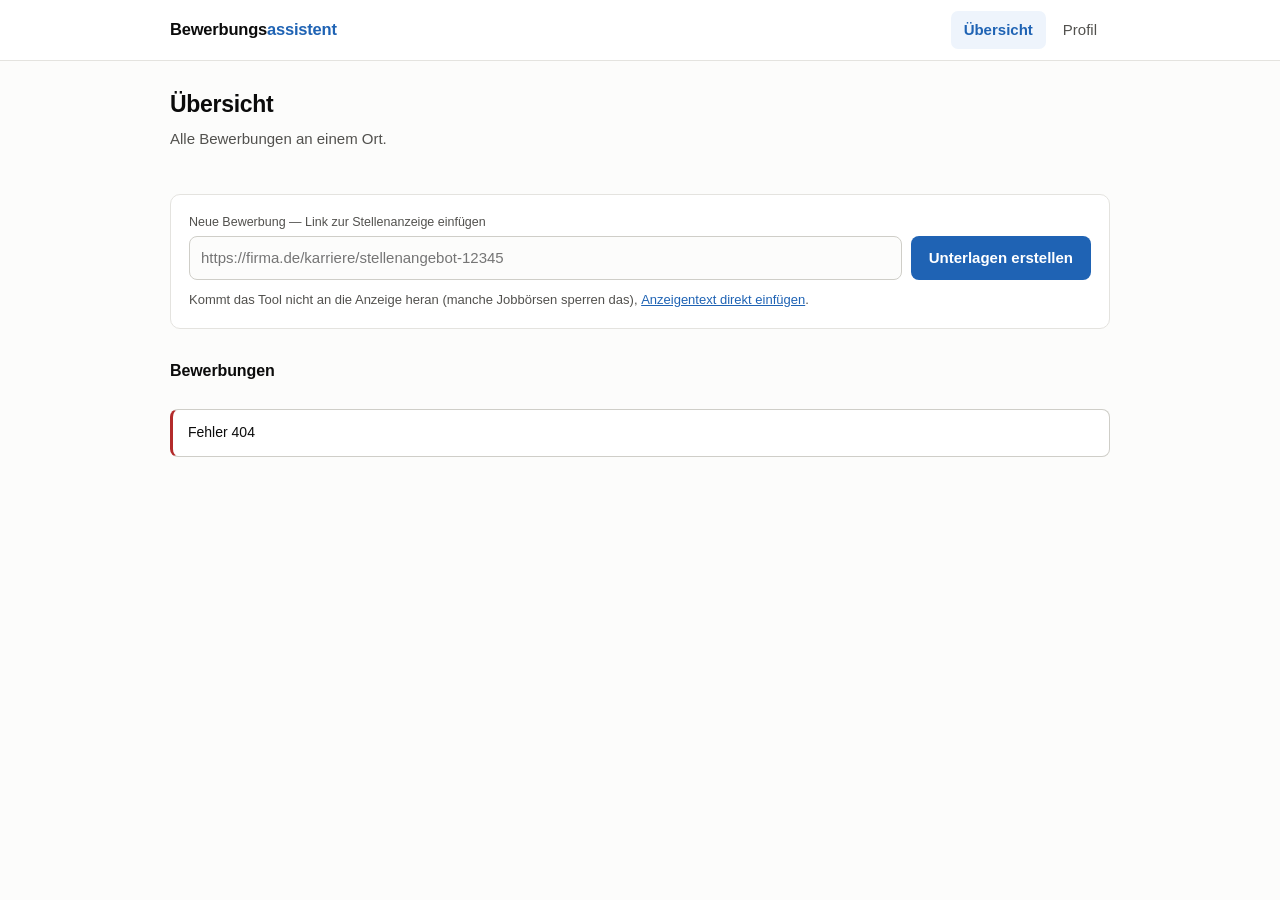
==== webapp/static/index.html @ 942ef7fb "Weboberflaeche mit Dashboard fuer den Bewerbungsassistenten Lokale Web-App als zweiter Weg neben dem" ====
<!doctype html>
<html lang="de">
<head>
<meta charset="utf-8">
<meta name="viewport" content="width=device-width, initial-scale=1">
<title>Bewerbungsassistent</title>
<link rel="stylesheet" href="stil.css">
<link rel="icon" href="data:image/svg+xml,<svg xmlns='http://www.w3.org/2000/svg' viewBox='0 0 100 100'><text y='.9em' font-size='90'>📄</text></svg>">
</head>
<body>

<header class="kopf">
  <div class="kopf-innen">
    <div class="logo">Bewerbungs<span>assistent</span></div>
    <nav>
      <button data-ansicht="uebersicht" aria-current="page">Übersicht</button>
      <button data-ansicht="profil">Profil</button>
    </nav>
  </div>
</header>

<main>

  <!-- ============ ÜBERSICHT ============ -->
  <section class="ansicht" id="ansicht-uebersicht">
    <h1>Übersicht</h1>
    <p class="unterzeile">Alle Bewerbungen an einem Ort.</p>

    <div id="profil-warnung"></div>

    <div class="kennzahlen" id="kennzahlen"></div>

    <div class="neu">
      <label for="neu-url">Neue Bewerbung — Link zur Stellenanzeige einfügen</label>
      <div class="neu-zeile">
        <input type="url" id="neu-url" placeholder="https://firma.de/karriere/stellenangebot-12345"
               autocomplete="off" spellcheck="false">
        <button class="knopf" id="neu-start">Unterlagen erstellen</button>
      </div>
      <p style="margin:10px 0 0;font-size:13px;color:var(--text-leise)">
        Kommt das Tool nicht an die Anzeige heran (manche Jobbörsen sperren das),
        <button type="button" class="link-knopf" id="text-umschalten">Anzeigentext direkt einfügen</button>.
      </p>
      <div id="text-bereich" hidden style="margin-top:11px">
        <textarea id="neu-text" placeholder="Vollständigen Text der Stellenanzeige hier einfügen …"></textarea>
      </div>
      <div id="neu-fehler"></div>
    </div>

    <h2>Bewerbungen</h2>
    <div class="liste" id="liste"></div>
  </section>

  <!-- ============ DETAIL ============ -->
  <section class="ansicht" id="ansicht-detail" hidden>
    <div class="zurueck">
      <button class="knopf leise" id="zurueck">← Zurück zur Übersicht</button>
    </div>
    <div id="detail-inhalt"></div>
  </section>

  <!-- ============ PROFIL ============ -->
  <section class="ansicht" id="ansicht-profil" hidden>
    <h1>Mein Profil</h1>
    <p class="unterzeile">
      Einmal ausfüllen, danach für jede Bewerbung wiederverwendbar. Alles hier
      muss der Wahrheit entsprechen — das Tool wählt aus und formuliert, aber
      es erfindet nichts dazu.
    </p>

    <h2>Persönliche Daten</h2>
    <div class="karte">
      <div class="feld-reihe">
        <div class="feld"><label for="p-vorname">Vorname</label><input id="p-vorname" type="text"></div>
        <div class="feld"><label for="p-nachname">Nachname</label><input id="p-nachname" type="text"></div>
      </div>
      <div class="feld-reihe">
        <div class="feld"><label for="p-strasse">Straße und Hausnummer</label><input id="p-strasse" type="text"></div>
        <div class="feld"><label for="p-plz_ort">PLZ und Ort</label><input id="p-plz_ort" type="text" placeholder="28217 Bremen"></div>
      </div>
      <div class="feld-reihe">
        <div class="feld"><label for="p-email">E-Mail</label><input id="p-email" type="email"></div>
        <div class="feld"><label for="p-telefon">Telefon</label><input id="p-telefon" type="text"></div>
      </div>
      <div class="feld-reihe">
        <div class="feld"><label for="p-web">LinkedIn / Portfolio (optional)</label><input id="p-web" type="text"></div>
        <div class="feld"><label for="p-berufsbezeichnung">Berufsbezeichnung</label><input id="p-berufsbezeichnung" type="text" placeholder="Logistikplanung &amp; Supply Chain"></div>
      </div>
    </div>

    <h2>Aktuelle Situation</h2>
    <div class="karte">
      <div class="feld-reihe">
        <div class="feld"><label for="s-verfuegbar_ab">Verfügbar ab</label><input id="s-verfuegbar_ab" type="text" placeholder="1. Oktober 2026"></div>
        <div class="feld"><label for="s-gehaltsvorstellung">Gehaltsvorstellung (Jahresbrutto)</label><input id="s-gehaltsvorstellung" type="text" placeholder="78.000 EUR"></div>
      </div>
      <div class="feld"><label for="s-umzug">Umzug / Pendelradius / Remote-Wunsch</label><input id="s-umzug" type="text"></div>
      <div class="feld">
        <label for="s-wechselgrund">Warum suche ich etwas Neues</label>
        <textarea id="s-wechselgrund" style="min-height:60px"></textarea>
      </div>
    </div>

    <h2>Berufserfahrung</h2>
    <p style="font-size:13.5px;color:var(--text-leise);margin:-6px 0 12px">
      Neueste zuerst. Bei den Erfolgen zählen vor allem Zahlen — „Ladezeit von
      4 s auf 900 ms gesenkt“ überzeugt, „war für die Performance zuständig“ nicht.
    </p>
    <div id="stationen"></div>
    <button class="knopf leise" data-hinzu="stationen">+ Station hinzufügen</button>

    <h2>Ausbildung</h2>
    <div id="ausbildung"></div>
    <button class="knopf leise" data-hinzu="ausbildung">+ Abschluss hinzufügen</button>

    <h2>Kenntnisse</h2>
    <div id="kenntnisse"></div>
    <button class="knopf leise" data-hinzu="kenntnisse">+ Kategorie hinzufügen</button>

    <h2>Sprachen</h2>
    <div id="sprachen"></div>
    <button class="knopf leise" data-hinzu="sprachen">+ Sprache hinzufügen</button>

    <h2>Lücken und heikle Punkte</h2>
    <div class="karte">
      <p style="margin:0 0 9px;font-size:13.5px;color:var(--text-leise)">
        Kommt nie in die Unterlagen — nur in die Gesprächsvorbereitung. Genau
        diese Punkte fragt ein guter Personaler ab, und eine vorbereitete ruhige
        Antwort ist der Unterschied zwischen „erklärt“ und „ertappt“.
      </p>
      <textarea id="p-luecken" placeholder="Zeitliche Lücken, häufige Wechsel, häufig verlangte Anforderungen, die mir fehlen …"></textarea>
    </div>

    <h2>Weiteres</h2>
    <div class="karte">
      <textarea id="p-weiteres" placeholder="Ehrenamt, Zertifikate, Publikationen, Auszeichnungen …"></textarea>
    </div>

    <div style="margin-top:22px;display:flex;gap:10px;align-items:center">
      <button class="knopf" id="profil-speichern">Profil speichern</button>
      <span id="profil-status" style="color:var(--text-leise);font-size:13.5px"></span>
    </div>

    <p class="fuss-hinweis">
      Diese Daten bleiben auf diesem Rechner, im Ordner <code>bewerbung/</code>.
      Sie werden an keinen Dritten übertragen. Für die Analyse einer Stelle
      werden Profil und Anzeigentext an die Claude-API gesendet.
    </p>
  </section>

</main>

<script src="app.js"></script>
</body>
</html>
---- webapp/static/stil.css ----
/* Bewerbungsassistent - Oberflaeche.
   Farben aus einer validierten Palette; die Status-Farben tragen nie allein
   Bedeutung, es steht immer der Text daneben. */

:root {
  color-scheme: light dark;

  --flaeche:     #fcfcfb;
  --karte:       #ffffff;
  --rand:        #e4e3df;
  --rand-stark:  #cfcec8;
  --text:        #0b0b0b;
  --text-leise:  #52514e;
  --text-still:  #6f6e69;
  --akzent:      #1f63b4;
  --akzent-weich:#eef4fc;

  --entwurf:   #5a5955;
  --gesendet:  #1f63b4;
  --gespraech: #4a3aa7;
  --zusage:    #006300;
  --absage:    #b32b2b;

  --radius: 10px;
  --schrift: -apple-system, BlinkMacSystemFont, "Segoe UI", Roboto,
             "Helvetica Neue", Arial, sans-serif;
}

@media (prefers-color-scheme: dark) {
  :root:where(:not([data-theme="light"])) {
    --flaeche:     #1a1a19;
    --karte:       #232322;
    --rand:        #34342f;
    --rand-stark:  #4a4a44;
    --text:        #ffffff;
    --text-leise:  #c3c2b7;
    --text-still:  #97968d;
    --akzent:      #5b9ceb;
    --akzent-weich:#1e2a3a;

    --entwurf:   #a8a79f;
    --gesendet:  #5b9ceb;
    --gespraech: #9085e9;
    --zusage:    #2fc02f;
    --absage:    #e86a6a;
  }
}

* { box-sizing: border-box; }

body {
  margin: 0;
  font-family: var(--schrift);
  font-size: 15px;
  line-height: 1.55;
  color: var(--text);
  background: var(--flaeche);
}

a { color: var(--akzent); }

/* ---------- Kopf ---------- */
header.kopf {
  border-bottom: 1px solid var(--rand);
  background: var(--karte);
  position: sticky;
  top: 0;
  z-index: 10;
}
.kopf-innen {
  max-width: 980px; margin: 0 auto; padding: 0 20px;
  display: flex; align-items: center; gap: 20px; height: 60px;
}
.logo { font-weight: 700; font-size: 16.5px; letter-spacing: -0.2px; }
.logo span { color: var(--akzent); }
nav { display: flex; gap: 4px; margin-left: auto; }
nav button {
  border: 0; background: none; font: inherit; color: var(--text-leise);
  padding: 7px 13px; border-radius: 7px; cursor: pointer;
}
nav button:hover { background: var(--akzent-weich); color: var(--text); }
nav button[aria-current="page"] { background: var(--akzent-weich); color: var(--akzent); font-weight: 600; }

main { max-width: 980px; margin: 0 auto; padding: 26px 20px 80px; }
.ansicht[hidden] { display: none; }

h1 { font-size: 23px; margin: 0 0 4px; letter-spacing: -0.3px; }
h2 { font-size: 16px; margin: 30px 0 12px; letter-spacing: -0.1px; }
h3 { font-size: 14px; margin: 20px 0 8px; }
.unterzeile { color: var(--text-leise); margin: 0 0 22px; }

/* ---------- Kennzahlen ---------- */
.kennzahlen { display: grid; grid-template-columns: repeat(auto-fit, minmax(140px, 1fr)); gap: 12px; }
.kachel {
  background: var(--karte); border: 1px solid var(--rand);
  border-radius: var(--radius); padding: 14px 16px;
}
.kachel .wert { font-size: 27px; font-weight: 700; line-height: 1.1; letter-spacing: -0.6px; }
.kachel .beschriftung { font-size: 12.5px; color: var(--text-leise); margin-top: 3px; }
.kachel.gut .wert { color: var(--zusage); }

/* ---------- Neue Bewerbung ---------- */
.neu {
  background: var(--karte); border: 1px solid var(--rand);
  border-radius: var(--radius); padding: 18px; margin-top: 22px;
}
.neu-zeile { display: flex; gap: 9px; flex-wrap: wrap; }
.neu-zeile input[type="url"] { flex: 1 1 340px; }

input[type="text"], input[type="url"], input[type="email"], textarea, select {
  font: inherit; color: var(--text); background: var(--flaeche);
  border: 1px solid var(--rand-stark); border-radius: 8px;
  padding: 9px 11px; width: 100%;
}
textarea { resize: vertical; min-height: 90px; line-height: 1.5; }
input:focus, textarea:focus, select:focus {
  outline: 2px solid var(--akzent); outline-offset: 1px; border-color: transparent;
}
label { display: block; font-size: 12.5px; color: var(--text-leise); margin: 0 0 4px; }
.feld { margin-bottom: 13px; }
.feld-reihe { display: grid; grid-template-columns: 1fr 1fr; gap: 13px; }

button.knopf {
  font: inherit; font-weight: 600; cursor: pointer;
  background: var(--akzent); color: #fff; border: 1px solid transparent;
  border-radius: 8px; padding: 9px 17px; white-space: nowrap;
}
button.knopf:hover { filter: brightness(1.08); }
button.knopf:disabled { opacity: .55; cursor: not-allowed; filter: none; }
button.knopf.leise { background: transparent; color: var(--text-leise); border-color: var(--rand-stark); }
button.knopf.leise:hover { background: var(--akzent-weich); color: var(--text); filter: none; }
button.knopf.gefahr { background: transparent; color: var(--absage); border-color: var(--rand-stark); }
button.knopf.gefahr:hover { background: var(--absage); color: #fff; }

.link-knopf {
  border: 0; background: none; font: inherit; color: var(--akzent);
  cursor: pointer; padding: 0; text-decoration: underline;
}

/* ---------- Liste ---------- */
.liste { display: flex; flex-direction: column; gap: 9px; }
.eintrag {
  display: flex; align-items: center; gap: 14px; width: 100%; text-align: left;
  background: var(--karte); border: 1px solid var(--rand);
  border-radius: var(--radius); padding: 13px 15px; cursor: pointer;
  font: inherit; color: inherit;
}
.eintrag:hover { border-color: var(--akzent); }
.eintrag-text { flex: 1; min-width: 0; }
.eintrag-titel { font-weight: 600; white-space: nowrap; overflow: hidden; text-overflow: ellipsis; }
.eintrag-meta { font-size: 12.5px; color: var(--text-leise); margin-top: 1px; }

/* Status: farbiger Punkt plus Text - die Farbe allein traegt nie die Bedeutung. */
.abzeichen {
  display: inline-flex; align-items: center; gap: 6px;
  font-size: 12.5px; font-weight: 600; white-space: nowrap;
}
.abzeichen::before {
  content: ""; width: 8px; height: 8px; border-radius: 50%; background: currentColor;
}
.st-entwurf   { color: var(--entwurf); }
.st-gesendet  { color: var(--gesendet); }
.st-gespraech { color: var(--gespraech); }
.st-zusage    { color: var(--zusage); }
.st-absage    { color: var(--absage); }

/* ---------- Fortschritt ---------- */
.fortschritt { height: 5px; border-radius: 3px; background: var(--rand); overflow: hidden; }
.fortschritt > div { height: 100%; background: var(--akzent); transition: width .4s ease; }
.laufend { font-size: 12.5px; color: var(--text-leise); margin-top: 6px; }

.hinweis {
  border: 1px solid var(--rand-stark); border-left: 3px solid var(--akzent);
  background: var(--karte); border-radius: 8px; padding: 12px 15px; margin: 14px 0;
  font-size: 14px;
}
.hinweis.warnung { border-left-color: var(--absage); }
.hinweis.gut { border-left-color: var(--zusage); }
.hinweis p { margin: 0 0 6px; }
.hinweis p:last-child { margin: 0; }

.leer { color: var(--text-leise); text-align: center; padding: 34px 20px; }

/* ---------- Detail ---------- */
.zurueck { margin-bottom: 14px; }
.karten { display: grid; grid-template-columns: repeat(auto-fit, minmax(230px, 1fr)); gap: 12px; }
.karte {
  background: var(--karte); border: 1px solid var(--rand);
  border-radius: var(--radius); padding: 15px 17px;
}
.karte h3 { margin: 0 0 9px; font-size: 13px; text-transform: uppercase;
            letter-spacing: .7px; color: var(--text-leise); }

.dokumente { display: flex; flex-direction: column; gap: 10px; }
.dokument {
  display: flex; align-items: center; gap: 13px;
  border: 1px solid var(--rand); border-radius: var(--radius);
  background: var(--karte); padding: 13px 15px;
}
.dokument-name { flex: 1; font-weight: 600; }
.dokument-meta { font-size: 12.5px; color: var(--text-leise); font-weight: 400; }

.pdf-rahmen {
  width: 100%; height: 560px; border: 1px solid var(--rand);
  border-radius: var(--radius); background: var(--karte); margin-top: 8px;
}

.farbtupfer {
  display: inline-block; width: 13px; height: 13px; border-radius: 3px;
  border: 1px solid var(--rand-stark); vertical-align: -2px; margin-right: 6px;
}

ul.knapp { margin: 0; padding-left: 19px; }
ul.knapp li { margin-bottom: 5px; }

.chips { display: flex; flex-wrap: wrap; gap: 6px; }
.chip {
  background: var(--akzent-weich); color: var(--text-leise);
  border-radius: 5px; padding: 3px 8px; font-size: 12.5px;
}

/* Markdown-Ausgabe des Gespraechsbriefings */
.md { font-size: 14.5px; }
.md h1 { font-size: 19px; margin: 0 0 12px; }
.md h2 { font-size: 15.5px; margin: 24px 0 9px; padding-bottom: 5px;
         border-bottom: 1px solid var(--rand); }
.md h3 { font-size: 14px; margin: 16px 0 6px; }
.md table { border-collapse: collapse; width: 100%; margin: 10px 0; font-size: 13.5px; }
.md th, .md td { border: 1px solid var(--rand); padding: 7px 9px;
                 text-align: left; vertical-align: top; }
.md th { background: var(--akzent-weich); font-weight: 600; }
.md ul, .md ol { padding-left: 20px; }
.md li { margin-bottom: 4px; }
.md code { background: var(--akzent-weich); padding: 1px 5px; border-radius: 4px;
           font-size: 13px; }
.md blockquote { margin: 10px 0; padding-left: 13px; border-left: 3px solid var(--rand-stark);
                 color: var(--text-leise); }

/* Breite Inhalte duerfen scrollen - die Seite selbst nie. */
.scrollbar { overflow-x: auto; }

.station {
  border: 1px solid var(--rand); border-radius: var(--radius);
  padding: 14px; margin-bottom: 11px; background: var(--karte);
}
.station-kopf { display: flex; justify-content: space-between; align-items: center;
                margin-bottom: 9px; gap: 10px; }
.station-kopf strong { font-size: 13px; color: var(--text-leise); }

.fuss-hinweis { margin-top: 34px; font-size: 12.5px; color: var(--text-still);
                border-top: 1px solid var(--rand); padding-top: 14px; }

@media (max-width: 620px) {
  .feld-reihe { grid-template-columns: 1fr; }
  .kopf-innen { height: auto; padding: 10px 16px; flex-wrap: wrap; }
  main { padding: 18px 16px 60px; }
  .pdf-rahmen { height: 400px; }
}
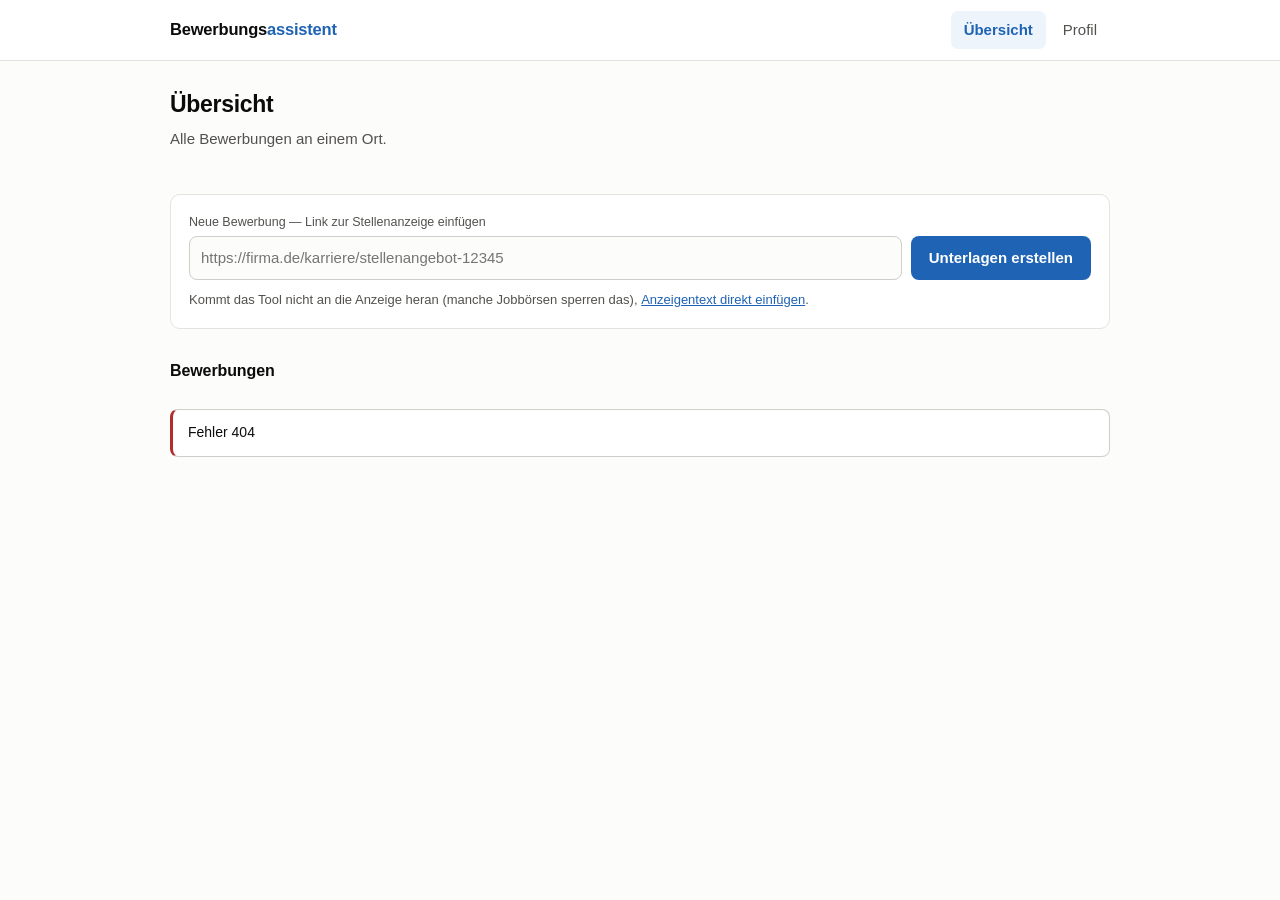
==== commit f9199b7d: "Start per Doppelklick und API-Schluessel ueber die Oberflaeche Der Einstieg war die groesste Huerde:" ====
--- a/webapp/static/index.html
+++ b/webapp/static/index.html
@@ -26,6 +26,7 @@
     <h1>Übersicht</h1>
     <p class="unterzeile">Alle Bewerbungen an einem Ort.</p>
 
+    <div id="schluessel-warnung"></div>
     <div id="profil-warnung"></div>
 
     <div class="kennzahlen" id="kennzahlen"></div>
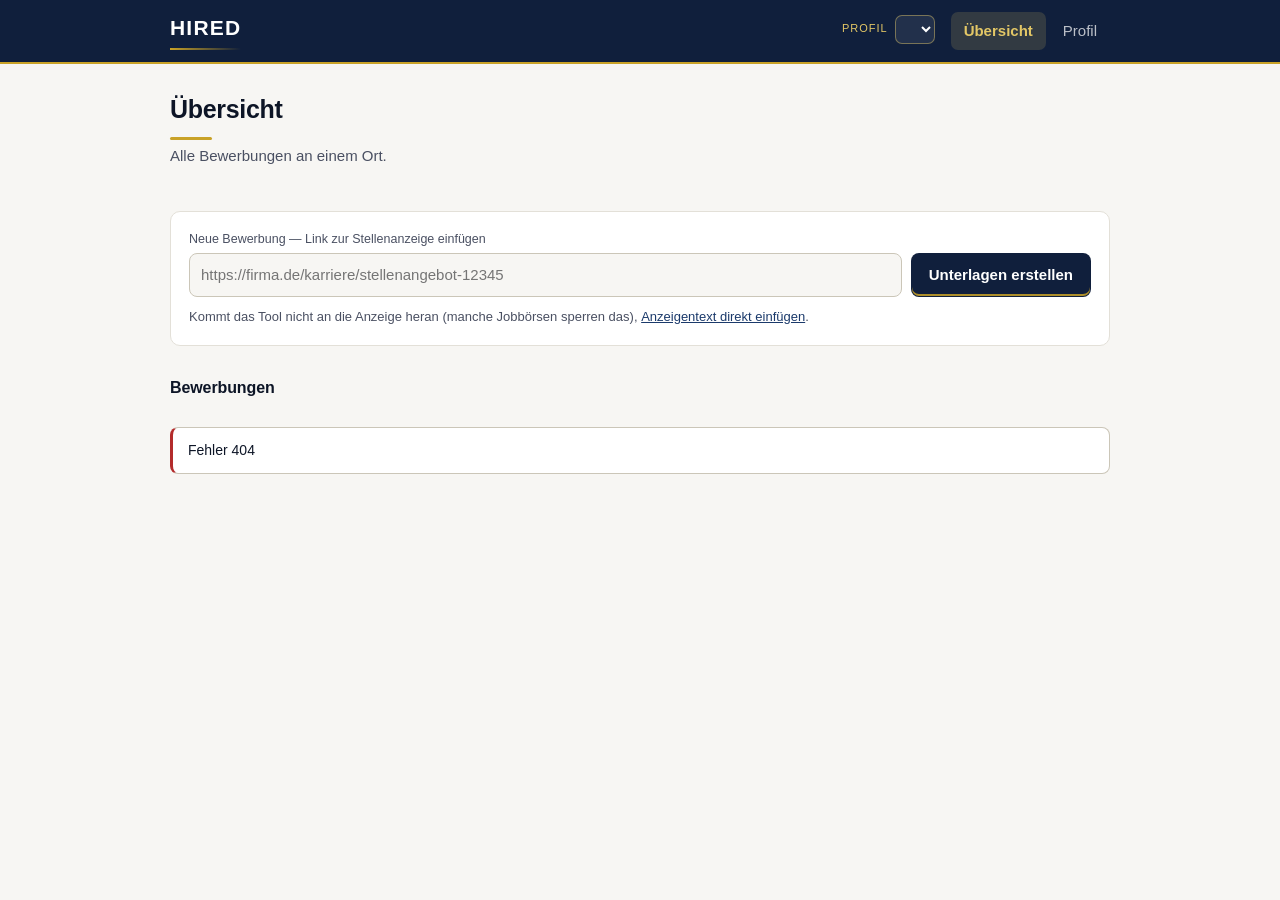
==== commit 1b9f1022: "Mehrere Profile, neues Erscheinungsbild als "Hired" Profile - Beliebig viele benannte Profile, Umsch" ====
--- a/webapp/static/index.html
+++ b/webapp/static/index.html
@@ -3,19 +3,27 @@
 <head>
 <meta charset="utf-8">
 <meta name="viewport" content="width=device-width, initial-scale=1">
-<title>Bewerbungsassistent</title>
+<title>Hired</title>
 <link rel="stylesheet" href="stil.css">
-<link rel="icon" href="data:image/svg+xml,<svg xmlns='http://www.w3.org/2000/svg' viewBox='0 0 100 100'><text y='.9em' font-size='90'>📄</text></svg>">
+<link rel="icon" href="data:image/svg+xml,<svg xmlns='http://www.w3.org/2000/svg' viewBox='0 0 64 64'><rect width='64' height='64' rx='12' fill='%23101f3c'/><path d='M20 16v32M44 16v32M20 32h24' stroke='%23c9a227' stroke-width='6' stroke-linecap='round'/></svg>">
 </head>
 <body>
 
 <header class="kopf">
   <div class="kopf-innen">
-    <div class="logo">Bewerbungs<span>assistent</span></div>
-    <nav>
-      <button data-ansicht="uebersicht" aria-current="page">Übersicht</button>
-      <button data-ansicht="profil">Profil</button>
-    </nav>
+    <div class="logo"><span class="wortmarke">Hired</span></div>
+    <div class="kopf-rechts">
+      <!-- Profilwahl gehoert in den Kopf, nicht in ein Menue: Mit welcher
+           Person gerade gearbeitet wird, muss immer sichtbar sein. -->
+      <label class="profilwahl">
+        <span class="profilwahl-text">Profil</span>
+        <select id="profil-wahl" aria-label="Profil wechseln"></select>
+      </label>
+      <nav>
+        <button data-ansicht="uebersicht" aria-current="page">Übersicht</button>
+        <button data-ansicht="profil">Profil</button>
+      </nav>
+    </div>
   </div>
 </header>
 
@@ -26,6 +34,7 @@
     <h1>Übersicht</h1>
     <p class="unterzeile">Alle Bewerbungen an einem Ort.</p>
 
+    <div id="neustart-warnung"></div>
     <div id="schluessel-warnung"></div>
     <div id="profil-warnung"></div>
 
@@ -62,12 +71,29 @@
 
   <!-- ============ PROFIL ============ -->
   <section class="ansicht" id="ansicht-profil" hidden>
-    <h1>Mein Profil</h1>
+    <h1 id="profil-titel">Profil</h1>
     <p class="unterzeile">
       Einmal ausfüllen, danach für jede Bewerbung wiederverwendbar. Alles hier
       muss der Wahrheit entsprechen — das Tool wählt aus und formuliert, aber
       es erfindet nichts dazu.
     </p>
+
+    <!-- Mehrere Profile: etwa eines für die eigene Branche und eines für einen
+         Quereinstieg, mit anderer Schwerpunktsetzung im Werdegang. -->
+    <div class="karte profilverwaltung">
+      <div class="feld-reihe">
+        <div class="feld">
+          <label for="p-name">Name dieses Profils</label>
+          <input id="p-name" type="text" placeholder="z. B. Vertrieb oder Quereinstieg IT">
+        </div>
+        <div class="feld feld-knoepfe">
+          <button type="button" class="knopf leise" id="profil-neu">Neues Profil</button>
+          <button type="button" class="knopf leise" id="profil-kopieren">Kopie anlegen</button>
+          <button type="button" class="knopf gefahr" id="profil-loeschen">Löschen</button>
+        </div>
+      </div>
+      <p class="notiz" id="profil-anzahl"></p>
+    </div>
 
     <h2>Persönliche Daten</h2>
     <div class="karte">
--- a/webapp/static/stil.css
+++ b/webapp/static/stil.css
@@ -5,20 +5,31 @@
 :root {
   color-scheme: light dark;
 
-  --flaeche:     #fcfcfb;
+  /* Hired - Navy und Gold.
+     Gold traegt nie Text auf hellem Grund: #a67c00 erreicht gerade eben 4.5:1,
+     das hellere Gold der Marke bei weitem nicht. Gold ist deshalb Flaeche,
+     Linie und Akzent auf Navy - fuer Text auf Weiss steht das dunkle
+     Messington bereit. */
+  --navy:        #101f3c;
+  --navy-hell:   #1b3358;
+  --gold:        #c9a227;
+  --gold-hell:   #e3c766;
+  --gold-text:   #8a6d0b;
+
+  --flaeche:     #f7f6f3;
   --karte:       #ffffff;
-  --rand:        #e4e3df;
-  --rand-stark:  #cfcec8;
-  --text:        #0b0b0b;
-  --text-leise:  #52514e;
-  --text-still:  #6f6e69;
-  --akzent:      #1f63b4;
-  --akzent-weich:#eef4fc;
+  --rand:        #e3e0d8;
+  --rand-stark:  #cbc6b8;
+  --text:        #0d1526;
+  --text-leise:  #4a5062;
+  --text-still:  #6b7080;
+  --akzent:      #1b3a6b;
+  --akzent-weich:#eef2f9;
 
   --entwurf:   #5a5955;
-  --gesendet:  #1f63b4;
-  --gespraech: #4a3aa7;
-  --zusage:    #006300;
+  --gesendet:  #1b3a6b;
+  --gespraech: #6b4ea8;
+  --zusage:    #0a6b3d;
   --absage:    #b32b2b;
 
   --radius: 10px;
@@ -28,21 +39,23 @@
 
 @media (prefers-color-scheme: dark) {
   :root:where(:not([data-theme="light"])) {
-    --flaeche:     #1a1a19;
-    --karte:       #232322;
-    --rand:        #34342f;
-    --rand-stark:  #4a4a44;
-    --text:        #ffffff;
-    --text-leise:  #c3c2b7;
-    --text-still:  #97968d;
-    --akzent:      #5b9ceb;
-    --akzent-weich:#1e2a3a;
-
-    --entwurf:   #a8a79f;
-    --gesendet:  #5b9ceb;
-    --gespraech: #9085e9;
-    --zusage:    #2fc02f;
-    --absage:    #e86a6a;
+    /* Im Dunkeln ist Navy der Grund - Gold darf hier auch Text sein. */
+    --flaeche:     #0b1220;
+    --karte:       #131d31;
+    --rand:        #24314b;
+    --rand-stark:  #3a4a6a;
+    --text:        #f2f4f8;
+    --text-leise:  #b9c2d4;
+    --text-still:  #8b97ad;
+    --akzent:      #d9b544;
+    --akzent-weich:#1b2740;
+    --gold-text:   #e3c766;
+
+    --entwurf:   #9aa4b8;
+    --gesendet:  #7aa7e8;
+    --gespraech: #b0a0f0;
+    --zusage:    #3fca77;
+    --absage:    #f08080;
   }
 }
 
@@ -60,31 +73,66 @@
 a { color: var(--akzent); }
 
 /* ---------- Kopf ---------- */
+/* Der Kopf traegt die Marke: durchgehend Navy, darunter eine schmale
+   Goldkante. Auf Navy ist Gold gefahrlos - Weiss auf #101f3c erreicht 15:1,
+   Gold #e3c766 immer noch 8:1. */
 header.kopf {
-  border-bottom: 1px solid var(--rand);
-  background: var(--karte);
+  background: var(--navy);
+  border-bottom: 2px solid var(--gold);
   position: sticky;
   top: 0;
   z-index: 10;
 }
 .kopf-innen {
   max-width: 980px; margin: 0 auto; padding: 0 20px;
-  display: flex; align-items: center; gap: 20px; height: 60px;
-}
-.logo { font-weight: 700; font-size: 16.5px; letter-spacing: -0.2px; }
-.logo span { color: var(--akzent); }
-nav { display: flex; gap: 4px; margin-left: auto; }
+  display: flex; align-items: center; gap: 20px; height: 62px;
+}
+.logo { display: flex; align-items: center; gap: 9px; }
+.wortmarke {
+  font-size: 21px; font-weight: 700; color: #fff;
+  letter-spacing: 1.2px; text-transform: uppercase;
+}
+/* Der Goldstrich unter der Wortmarke - eine Linie statt eines Effekts. */
+.wortmarke::after {
+  content: ""; display: block; height: 2px; margin-top: 3px;
+  background: linear-gradient(90deg, var(--gold), transparent);
+}
+
+.kopf-rechts { display: flex; align-items: center; gap: 16px; margin-left: auto; }
+
+.profilwahl { display: flex; align-items: center; gap: 7px; }
+.profilwahl-text {
+  font-size: 11px; letter-spacing: 1px; text-transform: uppercase;
+  color: var(--gold-hell);
+}
+.profilwahl select {
+  font: inherit; font-size: 13.5px;
+  background: rgba(255, 255, 255, .08);
+  color: #fff;
+  border: 1px solid rgba(227, 199, 102, .45);
+  border-radius: 7px; padding: 5px 9px; max-width: 190px; cursor: pointer;
+}
+.profilwahl select:focus-visible { outline: 2px solid var(--gold); outline-offset: 1px; }
+.profilwahl select option { color: #111; background: #fff; }
+
+nav { display: flex; gap: 4px; }
 nav button {
-  border: 0; background: none; font: inherit; color: var(--text-leise);
+  border: 0; background: none; font: inherit; color: rgba(255, 255, 255, .72);
   padding: 7px 13px; border-radius: 7px; cursor: pointer;
 }
-nav button:hover { background: var(--akzent-weich); color: var(--text); }
-nav button[aria-current="page"] { background: var(--akzent-weich); color: var(--akzent); font-weight: 600; }
+nav button:hover { background: rgba(255, 255, 255, .1); color: #fff; }
+nav button[aria-current="page"] {
+  background: rgba(227, 199, 102, .16); color: var(--gold-hell); font-weight: 600;
+}
 
 main { max-width: 980px; margin: 0 auto; padding: 26px 20px 80px; }
 .ansicht[hidden] { display: none; }
 
-h1 { font-size: 23px; margin: 0 0 4px; letter-spacing: -0.3px; }
+h1 { font-size: 25px; margin: 0 0 4px; letter-spacing: -0.3px; }
+h1::after {
+  content: ""; display: block; width: 42px; height: 3px; border-radius: 2px;
+  background: var(--gold); margin-top: 8px;
+}
 h2 { font-size: 16px; margin: 30px 0 12px; letter-spacing: -0.1px; }
 h3 { font-size: 14px; margin: 20px 0 8px; }
 .unterzeile { color: var(--text-leise); margin: 0 0 22px; }
@@ -93,9 +141,12 @@
 .kennzahlen { display: grid; grid-template-columns: repeat(auto-fit, minmax(140px, 1fr)); gap: 12px; }
 .kachel {
   background: var(--karte); border: 1px solid var(--rand);
+  /* Nach der Kurzform - sonst setzt "border" die Goldkante wieder zurueck. */
+  border-left: 3px solid var(--gold);
   border-radius: var(--radius); padding: 14px 16px;
 }
-.kachel .wert { font-size: 27px; font-weight: 700; line-height: 1.1; letter-spacing: -0.6px; }
+.kachel .wert { font-size: 27px; font-weight: 700; line-height: 1.1;
+                letter-spacing: -0.6px; color: var(--akzent); }
 .kachel .beschriftung { font-size: 12.5px; color: var(--text-leise); margin-top: 3px; }
 .kachel.gut .wert { color: var(--zusage); }
 
@@ -122,11 +173,14 @@
 
 button.knopf {
   font: inherit; font-weight: 600; cursor: pointer;
-  background: var(--akzent); color: #fff; border: 1px solid transparent;
+  background: var(--navy); color: #fff; border: 1px solid transparent;
   border-radius: 8px; padding: 9px 17px; white-space: nowrap;
-}
-button.knopf:hover { filter: brightness(1.08); }
-button.knopf:disabled { opacity: .55; cursor: not-allowed; filter: none; }
+  box-shadow: inset 0 -2px 0 rgba(201, 162, 39, .85);
+  transition: transform .12s ease, box-shadow .12s ease;
+}
+button.knopf:hover { box-shadow: inset 0 -3px 0 var(--gold); transform: translateY(-1px); }
+button.knopf:active { transform: none; }
+button.knopf:disabled { opacity: .5; cursor: not-allowed; box-shadow: none; transform: none; }
 button.knopf.leise { background: transparent; color: var(--text-leise); border-color: var(--rand-stark); }
 button.knopf.leise:hover { background: var(--akzent-weich); color: var(--text); filter: none; }
 button.knopf.gefahr { background: transparent; color: var(--absage); border-color: var(--rand-stark); }
@@ -256,3 +310,38 @@
   main { padding: 18px 16px 60px; }
   .pdf-rahmen { height: 400px; }
 }
+
+/* ---- Zeile fuer den API-Schluessel -------------------------------------- */
+/* Zurueckhaltend: Ist der Schluessel in Ordnung, ist das keine Meldung wert -
+   nur der Weg zum Aendern muss auffindbar bleiben. */
+.schluessel-zeile {
+  margin: 0 0 14px;
+  font-size: 13px;
+  color: var(--text-still);
+  display: flex;
+  flex-wrap: wrap;
+  align-items: baseline;
+  gap: 10px;
+}
+.status-gut     { color: var(--zusage); }
+.status-schlecht { color: var(--absage); }
+
+/* ---------- Profilverwaltung ---------- */
+.profilverwaltung { border-left: 3px solid var(--gold); }
+.feld-knoepfe { display: flex; align-items: flex-end; gap: 8px; flex-wrap: wrap; }
+.notiz { font-size: 12.5px; color: var(--text-still); margin: 4px 0 0; }
+
+/* Bei schmalen Fenstern bricht der Kopf um, statt die Profilauswahl
+   abzuschneiden - auf dem Handy ist sie sonst nicht mehr bedienbar. */
+@media (max-width: 640px) {
+  .kopf-innen { height: auto; padding: 10px 16px; flex-wrap: wrap; gap: 10px; }
+  .kopf-rechts { width: 100%; margin-left: 0; justify-content: space-between; }
+  .profilwahl select { max-width: 150px; }
+  .feld-reihe { grid-template-columns: 1fr; }
+}
+
+/* Wer Bewegung im System abgeschaltet hat, bekommt hier auch keine. */
+@media (prefers-reduced-motion: reduce) {
+  button.knopf { transition: none; }
+  button.knopf:hover { transform: none; }
+}
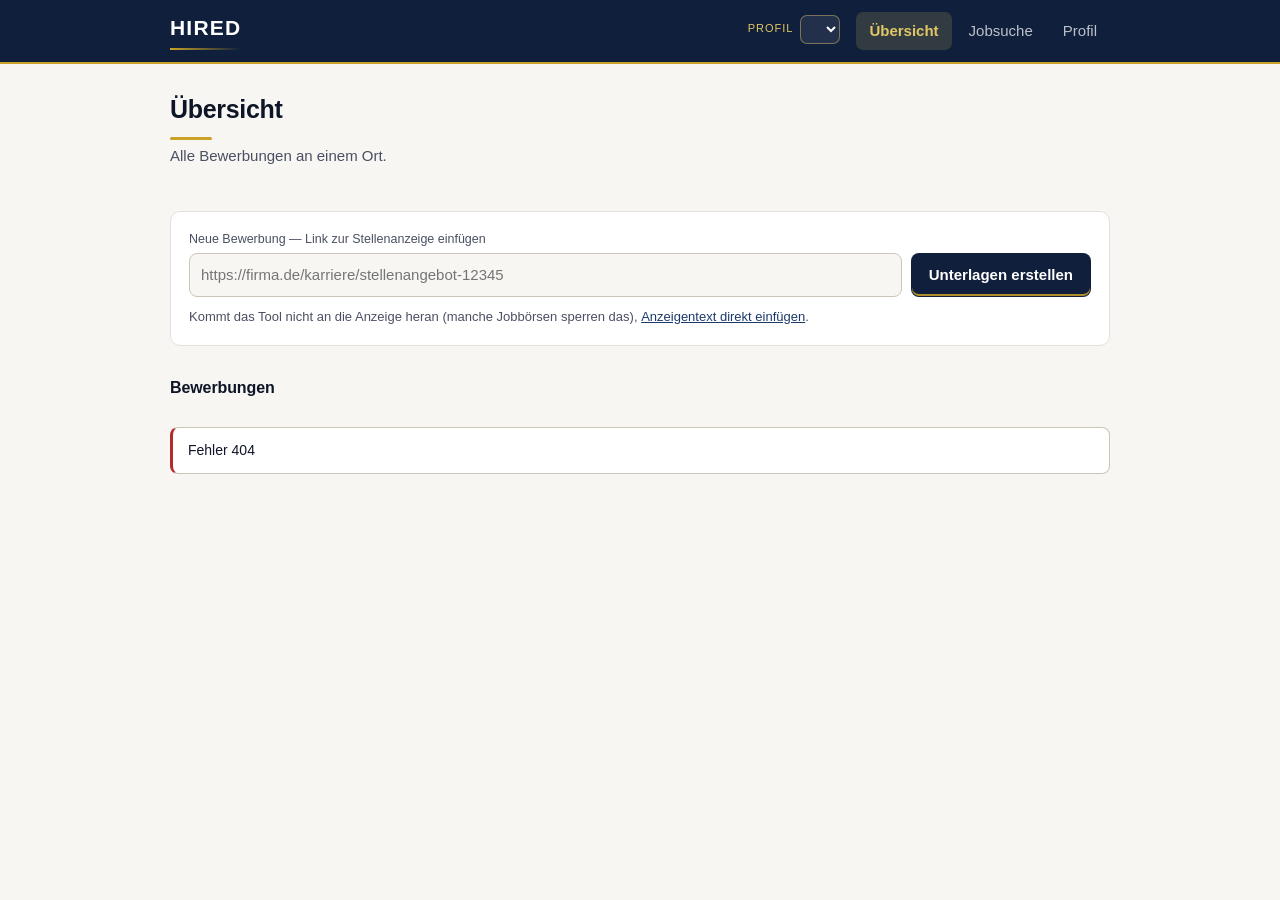
==== commit 267412fc: "Jobsuche im Web und Bewerbungsfoto Jobsuche - Neue Ansicht "Jobsuche": sucht ueber das Websuch-Werkz" ====
--- a/webapp/static/index.html
+++ b/webapp/static/index.html
@@ -21,6 +21,7 @@
       </label>
       <nav>
         <button data-ansicht="uebersicht" aria-current="page">Übersicht</button>
+        <button data-ansicht="jobsuche">Jobsuche</button>
         <button data-ansicht="profil">Profil</button>
       </nav>
     </div>
@@ -67,6 +68,36 @@
       <button class="knopf leise" id="zurueck">← Zurück zur Übersicht</button>
     </div>
     <div id="detail-inhalt"></div>
+  </section>
+
+  <!-- ============ JOBSUCHE ============ -->
+  <section class="ansicht" id="ansicht-jobsuche" hidden>
+    <h1>Jobsuche</h1>
+    <p class="unterzeile">
+      Sucht im Web nach Stellen, die zum aktuell gewählten Profil passen.
+      Gefunden wird nur, was wirklich ausgeschrieben ist — erfundene Anzeigen
+      und tote Links kosten nur Zeit.
+    </p>
+
+    <div class="karte">
+      <div class="feld-reihe">
+        <div class="feld">
+          <label for="js-was">Wonach suchen?</label>
+          <input id="js-was" type="text" placeholder="z. B. Disponent Logistik — leer lassen für „passend zum Profil“">
+        </div>
+        <div class="feld">
+          <label for="js-wo">Wo?</label>
+          <input id="js-wo" type="text" placeholder="z. B. Bremen, Umkreis 50 km">
+        </div>
+      </div>
+      <div class="neu-zeile">
+        <button class="knopf" id="js-starten">Stellen suchen</button>
+        <span class="notiz" id="js-status"></span>
+      </div>
+      <p class="notiz">Eine Suche dauert ein bis zwei Minuten und kostet etwa 10–20 Cent.</p>
+    </div>
+
+    <div id="js-ergebnis"></div>
   </section>
 
   <!-- ============ PROFIL ============ -->
@@ -95,6 +126,24 @@
       <p class="notiz" id="profil-anzahl"></p>
     </div>
 
+    <h2>Bewerbungsfoto</h2>
+    <div class="karte">
+      <p class="notiz" style="margin:0 0 10px">
+        In Deutschland üblich, rechtlich aber nicht vorgeschrieben — ohne Foto
+        ist der Lebenslauf genauso gültig. JPG oder PNG, hochkant, bis 8 MB.
+        Das Bild bleibt auf diesem Rechner und wird fest in die PDF eingebettet.
+      </p>
+      <div class="foto-zeile">
+        <div id="foto-vorschau" class="foto-rahmen"></div>
+        <div class="feld-knoepfe">
+          <input type="file" id="foto-datei" accept="image/jpeg,image/png" hidden>
+          <button type="button" class="knopf leise" id="foto-waehlen">Bild auswählen</button>
+          <button type="button" class="knopf gefahr" id="foto-entfernen">Entfernen</button>
+        </div>
+      </div>
+      <p class="notiz" id="foto-status"></p>
+    </div>
+
     <h2>Persönliche Daten</h2>
     <div class="karte">
       <div class="feld-reihe">
--- a/webapp/static/stil.css
+++ b/webapp/static/stil.css
@@ -345,3 +345,30 @@
   button.knopf { transition: none; }
   button.knopf:hover { transform: none; }
 }
+
+/* ---------- Bewerbungsfoto ---------- */
+.foto-zeile { display: flex; gap: 16px; align-items: flex-start; flex-wrap: wrap; }
+/* Seitenverhaeltnis wie im Lebenslauf (30 x 40 mm), damit die Vorschau zeigt,
+   was im PDF ankommt - ein Querformat wuerde dort beschnitten. */
+.foto-rahmen {
+  width: 90px; height: 120px; flex: none;
+  border: 1px solid var(--rand-stark); border-radius: 6px;
+  background: var(--flaeche); overflow: hidden;
+  display: flex; align-items: center; justify-content: center;
+}
+.foto-rahmen img { width: 100%; height: 100%; object-fit: cover; display: block; }
+.foto-leer { font-size: 12px; color: var(--text-still); }
+
+/* ---------- Trefferliste der Jobsuche ---------- */
+.knapp-text { margin: 8px 0 0; font-size: 14px; line-height: 1.55; }
+.treffer {
+  background: var(--karte); border: 1px solid var(--rand);
+  border-left: 3px solid var(--gold);
+  border-radius: var(--radius); padding: 14px 16px;
+}
+.treffer-kopf { display: flex; align-items: flex-start; gap: 14px; }
+.treffer-kopf .eintrag-text { flex: 1; min-width: 0; }
+/* Titel duerfen hier umbrechen - anders als in der Bewerbungsliste, wo eine
+   feste Zeilenhoehe die Uebersicht traegt. */
+.treffer .eintrag-titel { white-space: normal; }
+#js-ergebnis a.knopf { text-decoration: none; display: inline-block; }
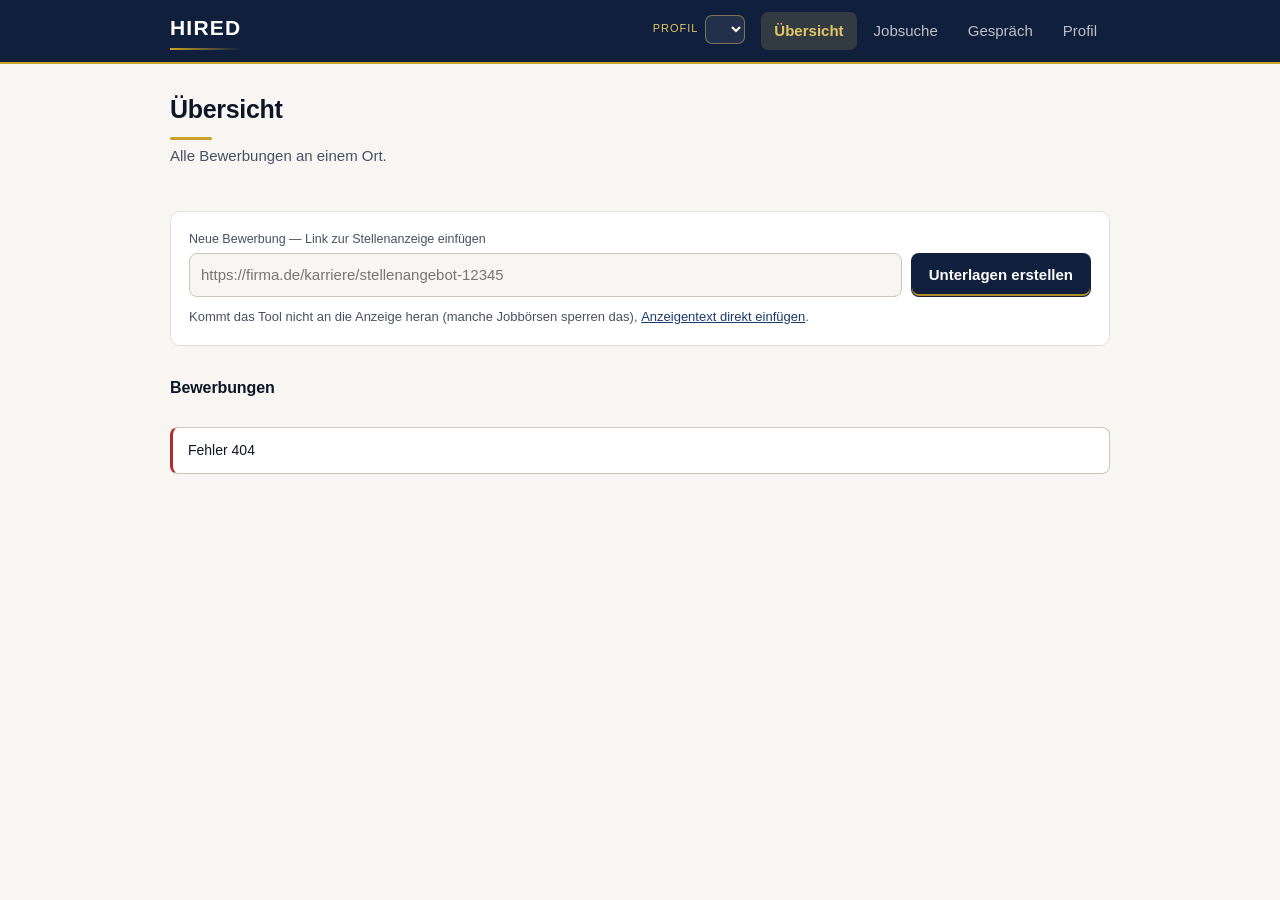
==== commit 47461ce9: "Uebungsgespraech mit Sprachein- und -ausgabe Neuer Reiter "Gespraech": Das Modell fuehrt ein Vorstel" ====
--- a/webapp/static/index.html
+++ b/webapp/static/index.html
@@ -22,6 +22,7 @@
       <nav>
         <button data-ansicht="uebersicht" aria-current="page">Übersicht</button>
         <button data-ansicht="jobsuche">Jobsuche</button>
+        <button data-ansicht="gespraech">Gespräch</button>
         <button data-ansicht="profil">Profil</button>
       </nav>
     </div>
@@ -98,6 +99,73 @@
     </div>
 
     <div id="js-ergebnis"></div>
+  </section>
+
+  <!-- ============ ÜBUNGSGESPRÄCH ============ -->
+  <section class="ansicht" id="ansicht-gespraech" hidden>
+    <h1>Vorstellungsgespräch üben</h1>
+    <p class="unterzeile">
+      Das Gegenüber führt das Gespräch wie eine Person, die einstellt — es lobt
+      nicht und gibt zwischendurch keine Tipps. Die Auswertung kommt am Ende.
+    </p>
+
+    <div id="g-start">
+      <div class="karte">
+        <div class="feld">
+          <label for="g-bewerbung">Zu welcher Stelle?</label>
+          <select id="g-bewerbung"></select>
+        </div>
+        <div class="feld" id="g-frei" hidden>
+          <div class="feld-reihe">
+            <div class="feld"><label for="g-titel">Position</label>
+              <input id="g-titel" type="text" placeholder="z. B. Disponent Logistik"></div>
+            <div class="feld"><label for="g-firma">Firma (optional)</label>
+              <input id="g-firma" type="text" placeholder="z. B. Nord Logistik GmbH"></div>
+          </div>
+        </div>
+        <div class="neu-zeile">
+          <button class="knopf" id="g-starten">Gespräch beginnen</button>
+          <span class="notiz" id="g-startstatus"></span>
+        </div>
+      </div>
+
+      <div id="g-sprachhinweis"></div>
+
+      <h2>Frühere Übungen</h2>
+      <div class="liste" id="g-liste"></div>
+    </div>
+
+    <div id="g-lauf" hidden>
+      <div class="karte g-kopf">
+        <div>
+          <strong id="g-stelle"></strong>
+          <div class="eintrag-meta" id="g-firma-anzeige"></div>
+        </div>
+        <div class="feld-knoepfe">
+          <label class="schalter">
+            <input type="checkbox" id="g-vorlesen" checked>
+            <span>Vorlesen</span>
+          </label>
+          <button class="knopf leise" id="g-beenden">Beenden und auswerten</button>
+        </div>
+      </div>
+
+      <div class="g-verlauf" id="g-verlauf"></div>
+
+      <div class="karte g-eingabe">
+        <div class="neu-zeile" style="align-items:flex-start">
+          <textarea id="g-antwort" placeholder="Antwort eintippen — oder unten das Mikrofon benutzen."
+                    style="flex:1 1 320px;min-height:76px"></textarea>
+          <div class="feld-knoepfe" style="flex-direction:column">
+            <button class="knopf" id="g-senden">Antworten</button>
+            <button class="knopf leise" id="g-mikro">🎤 Sprechen</button>
+          </div>
+        </div>
+        <p class="notiz" id="g-status"></p>
+      </div>
+    </div>
+
+    <div id="g-feedback"></div>
   </section>
 
   <!-- ============ PROFIL ============ -->
--- a/webapp/static/stil.css
+++ b/webapp/static/stil.css
@@ -372,3 +372,40 @@
    feste Zeilenhoehe die Uebersicht traegt. */
 .treffer .eintrag-titel { white-space: normal; }
 #js-ergebnis a.knopf { text-decoration: none; display: inline-block; }
+
+/* ---------- Übungsgespräch ---------- */
+.g-kopf { display: flex; justify-content: space-between; align-items: center; gap: 14px; flex-wrap: wrap; }
+.schalter { display: flex; align-items: center; gap: 6px; font-size: 13px;
+            color: var(--text-leise); margin: 0; cursor: pointer; }
+.schalter input { width: auto; }
+
+.g-verlauf { display: flex; flex-direction: column; gap: 12px; margin: 16px 0; }
+.g-zeile { max-width: 80%; }
+/* Wer gerade spricht, muss ohne Lesen erkennbar sein: Seite plus Beschriftung.
+   Nur die Seite genuegt nicht, wenn jemand mit Vorleseprogramm arbeitet. */
+.g-gegen { align-self: flex-start; }
+.g-ich { align-self: flex-end; }
+.g-wer { font-size: 11px; letter-spacing: .8px; text-transform: uppercase;
+         color: var(--text-still); margin-bottom: 4px; }
+.g-ich .g-wer { text-align: right; }
+.g-text {
+  background: var(--karte); border: 1px solid var(--rand);
+  border-radius: var(--radius); padding: 11px 14px; line-height: 1.6;
+}
+.g-gegen .g-text { border-left: 3px solid var(--gold); }
+.g-ich .g-text { background: var(--akzent-weich); border-color: transparent; }
+
+.g-eingabe { position: sticky; bottom: 12px; }
+/* Das Mikrofon pulsiert, solange zugehoert wird - ohne Rueckmeldung weiss
+   niemand, ob gerade aufgenommen wird. */
+button.knopf.hoert {
+  background: var(--absage); color: #fff; border-color: transparent;
+  animation: hoeren 1.4s ease-in-out infinite;
+}
+@keyframes hoeren { 50% { opacity: .62; } }
+
+.g-zitat { font-style: italic; color: var(--text); }
+.g-besser { color: var(--zusage); }
+
+@media (max-width: 640px) { .g-zeile { max-width: 100%; } }
+@media (prefers-reduced-motion: reduce) { button.knopf.hoert { animation: none; } }
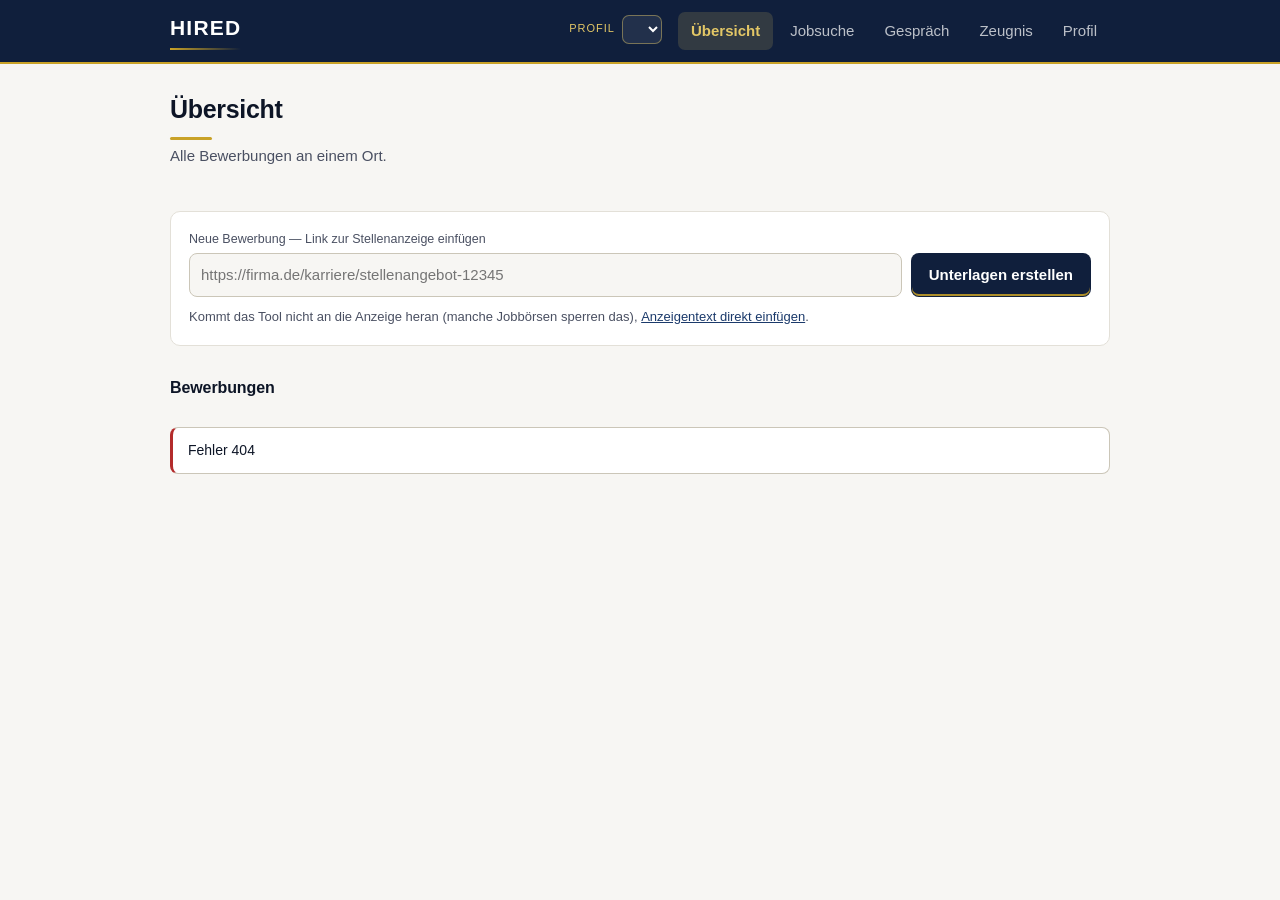
==== commit 97cc0663: "Zeugnis entschluesseln und Profil aus Lebenslauf einlesen Gemeinsamer Unterbau: Hochgeladene Dokumen" ====
--- a/webapp/static/index.html
+++ b/webapp/static/index.html
@@ -23,6 +23,7 @@
         <button data-ansicht="uebersicht" aria-current="page">Übersicht</button>
         <button data-ansicht="jobsuche">Jobsuche</button>
         <button data-ansicht="gespraech">Gespräch</button>
+        <button data-ansicht="zeugnis">Zeugnis</button>
         <button data-ansicht="profil">Profil</button>
       </nav>
     </div>
@@ -168,6 +169,39 @@
     <div id="g-feedback"></div>
   </section>
 
+  <!-- ============ ZEUGNIS ============ -->
+  <section class="ansicht" id="ansicht-zeugnis" hidden>
+    <h1>Arbeitszeugnis entschlüsseln</h1>
+    <p class="unterzeile">
+      Deutsche Zeugnisse müssen wohlwollend klingen — deshalb tragen sie ihre
+      Note in einer Geheimsprache. „Stets zu unserer vollsten Zufriedenheit“
+      ist eine Eins, „zu unserer Zufriedenheit“ eine Vier. Hier steht, was
+      wirklich drinsteht.
+    </p>
+
+    <div class="karte">
+      <div class="ablage" id="z-ablage" tabindex="0" role="button"
+           aria-label="Zeugnis auswählen oder hierher ziehen">
+        <input type="file" id="z-datei" accept="application/pdf,image/jpeg,image/png" multiple hidden>
+        <div class="ablage-innen">
+          <div class="ablage-zeichen">📄</div>
+          <div><strong>Zeugnis hierher ziehen</strong> oder klicken zum Auswählen</div>
+          <div class="notiz">PDF, JPG oder PNG · mehrseitige Scans als eine PDF oder mehrere Bilder</div>
+        </div>
+      </div>
+      <p class="notiz" id="z-status"></p>
+      <p class="notiz">
+        Das Dokument wird zum Lesen an Claude geschickt und danach
+        <strong>nicht gespeichert</strong> — nur die Auswertung bleibt hier liegen.
+      </p>
+    </div>
+
+    <div id="z-ergebnis"></div>
+
+    <h2>Frühere Auswertungen</h2>
+    <div class="liste" id="z-liste"></div>
+  </section>
+
   <!-- ============ PROFIL ============ -->
   <section class="ansicht" id="ansicht-profil" hidden>
     <h1 id="profil-titel">Profil</h1>
@@ -176,6 +210,26 @@
       muss der Wahrheit entsprechen — das Tool wählt aus und formuliert, aber
       es erfindet nichts dazu.
     </p>
+
+    <!-- Der Import steht ganz oben: Alles von Hand abzutippen ist die Hürde,
+         an der die meisten aufgeben, bevor sie das Tool je benutzt haben. -->
+    <details class="karte import-karte" id="import-karte">
+      <summary><strong>Aus vorhandenem Lebenslauf einlesen</strong>
+        <span class="notiz">— spart das Abtippen</span></summary>
+      <div style="margin-top:12px">
+        <div class="ablage" id="i-ablage" tabindex="0" role="button"
+             aria-label="Lebenslauf auswählen oder hierher ziehen">
+          <input type="file" id="i-datei" accept="application/pdf,image/jpeg,image/png" multiple hidden>
+          <div class="ablage-innen">
+            <div class="ablage-zeichen">📄</div>
+            <div><strong>Lebenslauf hierher ziehen</strong> oder klicken zum Auswählen</div>
+            <div class="notiz">PDF, JPG oder PNG</div>
+          </div>
+        </div>
+        <p class="notiz" id="i-status"></p>
+      </div>
+      <div id="i-vorschau"></div>
+    </details>
 
     <!-- Mehrere Profile: etwa eines für die eigene Branche und eines für einen
          Quereinstieg, mit anderer Schwerpunktsetzung im Werdegang. -->
--- a/webapp/static/stil.css
+++ b/webapp/static/stil.css
@@ -409,3 +409,42 @@
 
 @media (max-width: 640px) { .g-zeile { max-width: 100%; } }
 @media (prefers-reduced-motion: reduce) { button.knopf.hoert { animation: none; } }
+
+/* ---------- Ablagefläche für Dateien ---------- */
+.ablage {
+  border: 2px dashed var(--rand-stark); border-radius: var(--radius);
+  padding: 26px 18px; text-align: center; cursor: pointer;
+  background: var(--flaeche); transition: border-color .15s ease, background .15s ease;
+}
+.ablage:hover, .ablage:focus-visible { border-color: var(--gold); outline: none; }
+.ablage.darueber { border-color: var(--gold); background: var(--akzent-weich); }
+.ablage-innen { display: flex; flex-direction: column; gap: 5px; align-items: center; }
+.ablage-zeichen { font-size: 30px; line-height: 1; }
+
+.import-karte summary { cursor: pointer; list-style: revert; }
+.import-karte[open] summary { margin-bottom: 4px; }
+
+.i-zeile { display: flex; gap: 12px; padding: 5px 0; border-bottom: 1px solid var(--rand); }
+.i-zeile:last-child { border-bottom: 0; }
+.i-was { flex: 0 0 120px; color: var(--text-leise); font-size: 13px; }
+
+/* ---------- Zeugnis ---------- */
+/* Die Note steht als Ziffer da, nicht nur als Farbe - eine rote Kachel ohne
+   Zahl sagt jemandem mit Rot-Gruen-Schwaeche gar nichts. */
+.note {
+  flex: none; width: 34px; height: 34px; border-radius: 8px;
+  display: flex; align-items: center; justify-content: center;
+  font-weight: 700; font-size: 16px; color: #fff; background: var(--entwurf);
+}
+.note-1, .note-2 { background: var(--zusage); }
+.note-3 { background: var(--gesendet); }
+.note-4, .note-5 { background: var(--absage); }
+.note-unklar { background: var(--text-still); }
+
+.deutungen { display: flex; flex-direction: column; gap: 10px; }
+.deutung { padding: 10px 13px; border-radius: 8px; border-left: 3px solid var(--rand-stark);
+           background: var(--flaeche); }
+.deutung-bedeutung { margin-top: 5px; font-size: 14px; }
+.d-gut { border-left-color: var(--zusage); }
+.d-neutral { border-left-color: var(--text-still); }
+.d-schlecht { border-left-color: var(--absage); }
